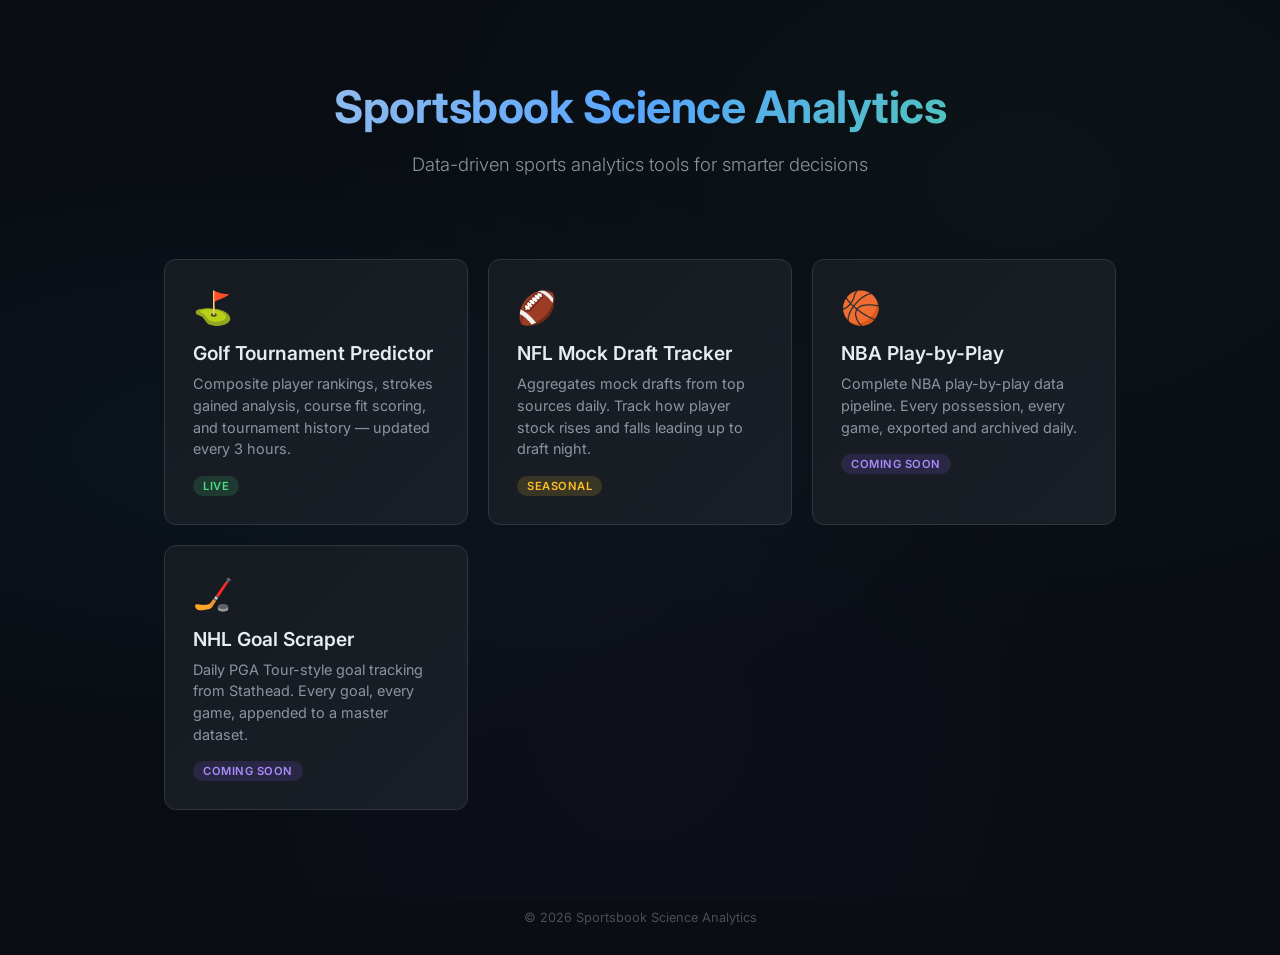
==== index.html @ 908da07d "Initial landing page for sportsbookscienceanalytics.com" ====
<!DOCTYPE html>
<html lang="en">
<head>
    <meta charset="UTF-8">
    <meta name="viewport" content="width=device-width, initial-scale=1.0">
    <title>Sportsbook Science Analytics</title>
    <link rel="preconnect" href="https://fonts.googleapis.com">
    <link href="https://fonts.googleapis.com/css2?family=Inter:wght@300;400;500;600;700&display=swap" rel="stylesheet">
    <style>
        * { margin: 0; padding: 0; box-sizing: border-box; }

        body {
            font-family: 'Inter', -apple-system, BlinkMacSystemFont, sans-serif;
            background: #0a0e14;
            color: #c9d1d9;
            min-height: 100vh;
            display: flex;
            flex-direction: column;
        }

        /* Subtle animated gradient background */
        body::before {
            content: '';
            position: fixed;
            top: 0; left: 0; right: 0; bottom: 0;
            background:
                radial-gradient(ellipse at 20% 50%, rgba(56, 189, 248, 0.04) 0%, transparent 50%),
                radial-gradient(ellipse at 80% 20%, rgba(74, 222, 128, 0.03) 0%, transparent 50%),
                radial-gradient(ellipse at 50% 80%, rgba(139, 92, 246, 0.03) 0%, transparent 50%);
            z-index: -1;
        }

        header {
            text-align: center;
            padding: 80px 20px 40px;
        }

        header h1 {
            font-size: 2.8rem;
            font-weight: 700;
            letter-spacing: -0.5px;
            background: linear-gradient(135deg, #c9d1d9 0%, #58a6ff 50%, #4ade80 100%);
            -webkit-background-clip: text;
            -webkit-text-fill-color: transparent;
            background-clip: text;
            margin-bottom: 16px;
        }

        header p {
            font-size: 1.15rem;
            color: #8b949e;
            font-weight: 300;
            max-width: 500px;
            margin: 0 auto;
            line-height: 1.6;
        }

        .projects {
            display: grid;
            grid-template-columns: repeat(auto-fit, minmax(280px, 1fr));
            gap: 20px;
            max-width: 1000px;
            margin: 40px auto;
            padding: 0 24px;
            width: 100%;
        }

        .card {
            background: linear-gradient(135deg, #161b22 0%, #1a1f27 100%);
            border: 1px solid #30363d;
            border-radius: 12px;
            padding: 28px;
            transition: all 0.25s ease;
            text-decoration: none;
            color: inherit;
            display: block;
            position: relative;
            overflow: hidden;
        }

        .card:hover {
            border-color: #58a6ff;
            transform: translateY(-3px);
            box-shadow: 0 8px 30px rgba(88, 166, 255, 0.1);
        }

        .card.live:hover { border-color: #4ade80; box-shadow: 0 8px 30px rgba(74, 222, 128, 0.1); }

        .card-icon {
            font-size: 2rem;
            margin-bottom: 14px;
            display: block;
        }

        .card h2 {
            font-size: 1.2rem;
            font-weight: 600;
            color: #e6edf3;
            margin-bottom: 8px;
        }

        .card p {
            font-size: 0.9rem;
            color: #8b949e;
            line-height: 1.5;
            margin-bottom: 14px;
        }

        .card-badge {
            display: inline-block;
            font-size: 0.7rem;
            font-weight: 600;
            text-transform: uppercase;
            letter-spacing: 0.5px;
            padding: 3px 10px;
            border-radius: 20px;
        }

        .badge-live {
            background: rgba(74, 222, 128, 0.15);
            color: #4ade80;
        }

        .badge-soon {
            background: rgba(139, 92, 246, 0.15);
            color: #a78bfa;
        }

        .badge-seasonal {
            background: rgba(251, 191, 36, 0.15);
            color: #fbbf24;
        }

        footer {
            text-align: center;
            padding: 60px 20px 30px;
            margin-top: auto;
            color: #484f58;
            font-size: 0.8rem;
        }

        @media (max-width: 600px) {
            header { padding: 50px 16px 30px; }
            header h1 { font-size: 1.8rem; }
            header p { font-size: 1rem; }
            .projects { padding: 0 16px; }
        }
    </style>
</head>
<body>
    <header>
        <h1>Sportsbook Science Analytics</h1>
        <p>Data-driven sports analytics tools for smarter decisions</p>
    </header>

    <div class="projects">
        <a href="https://golf.sportsbookscienceanalytics.com" class="card live">
            <span class="card-icon">&#9971;</span>
            <h2>Golf Tournament Predictor</h2>
            <p>Composite player rankings, strokes gained analysis, course fit scoring, and tournament history — updated every 3 hours.</p>
            <span class="card-badge badge-live">Live</span>
        </a>

        <div class="card">
            <span class="card-icon">&#127944;</span>
            <h2>NFL Mock Draft Tracker</h2>
            <p>Aggregates mock drafts from top sources daily. Track how player stock rises and falls leading up to draft night.</p>
            <span class="card-badge badge-seasonal">Seasonal</span>
        </div>

        <div class="card">
            <span class="card-icon">&#127936;</span>
            <h2>NBA Play-by-Play</h2>
            <p>Complete NBA play-by-play data pipeline. Every possession, every game, exported and archived daily.</p>
            <span class="card-badge badge-soon">Coming Soon</span>
        </div>

        <div class="card">
            <span class="card-icon">&#127954;</span>
            <h2>NHL Goal Scraper</h2>
            <p>Daily PGA Tour-style goal tracking from Stathead. Every goal, every game, appended to a master dataset.</p>
            <span class="card-badge badge-soon">Coming Soon</span>
        </div>
    </div>

    <footer>
        &copy; 2026 Sportsbook Science Analytics
    </footer>
</body>
</html>
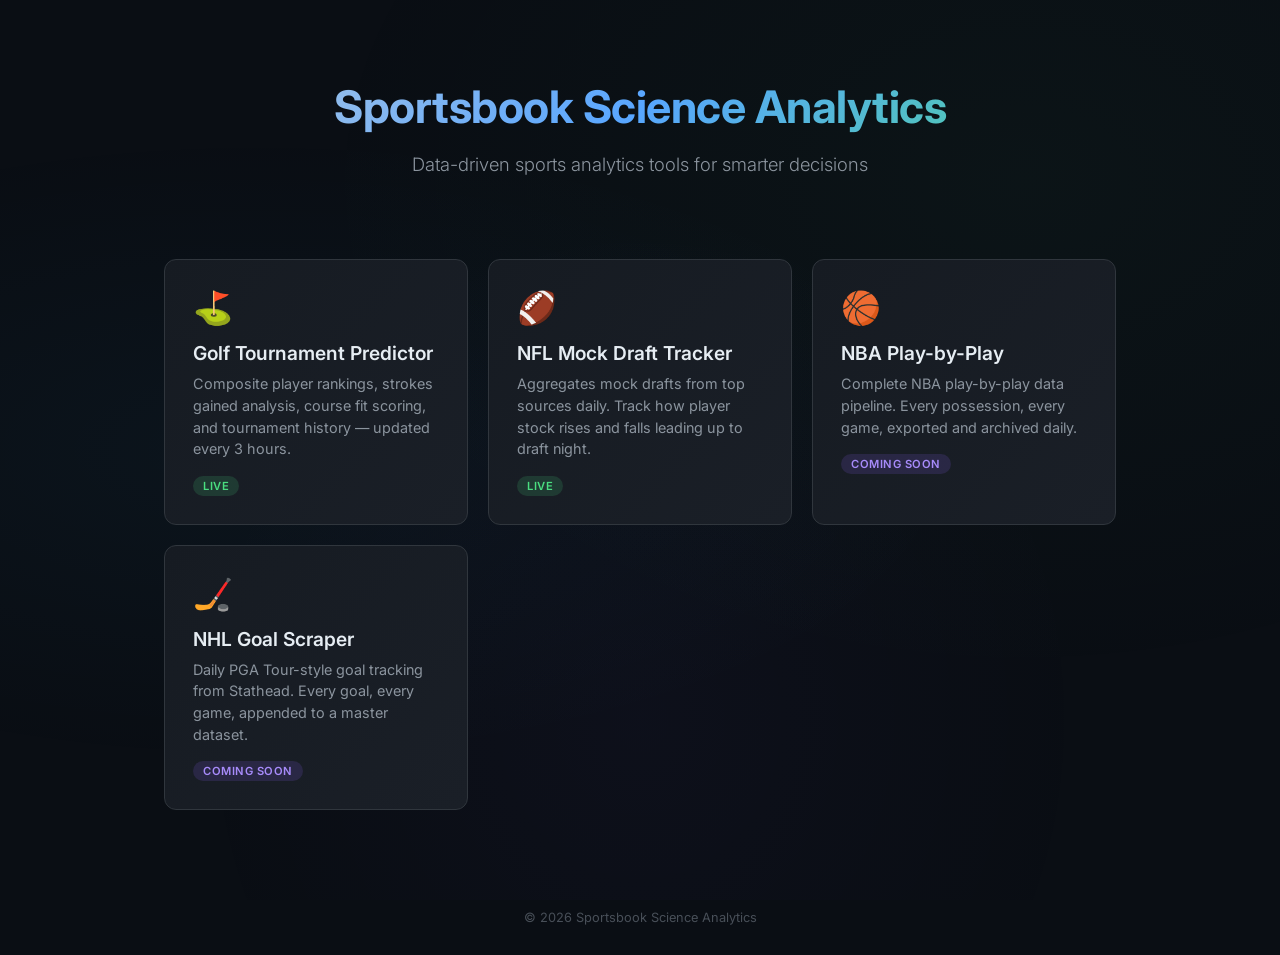
==== commit 5593a17d: "Update NFL card to link to live subdomain Co-Authored-By: Claude Opus 4.6 <noreply@anthropic.com>" ====
--- a/index.html
+++ b/index.html
@@ -3,6 +3,7 @@
 <head>
     <meta charset="UTF-8">
     <meta name="viewport" content="width=device-width, initial-scale=1.0">
+    <meta name="robots" content="noindex, nofollow">
     <title>Sportsbook Science Analytics</title>
     <link rel="preconnect" href="https://fonts.googleapis.com">
     <link href="https://fonts.googleapis.com/css2?family=Inter:wght@300;400;500;600;700&display=swap" rel="stylesheet">
@@ -161,12 +162,12 @@
             <span class="card-badge badge-live">Live</span>
         </a>
 
-        <div class="card">
+        <a href="https://nfl.sportsbookscienceanalytics.com" class="card live">
             <span class="card-icon">&#127944;</span>
             <h2>NFL Mock Draft Tracker</h2>
             <p>Aggregates mock drafts from top sources daily. Track how player stock rises and falls leading up to draft night.</p>
-            <span class="card-badge badge-seasonal">Seasonal</span>
-        </div>
+            <span class="card-badge badge-live">Live</span>
+        </a>
 
         <div class="card">
             <span class="card-icon">&#127936;</span>
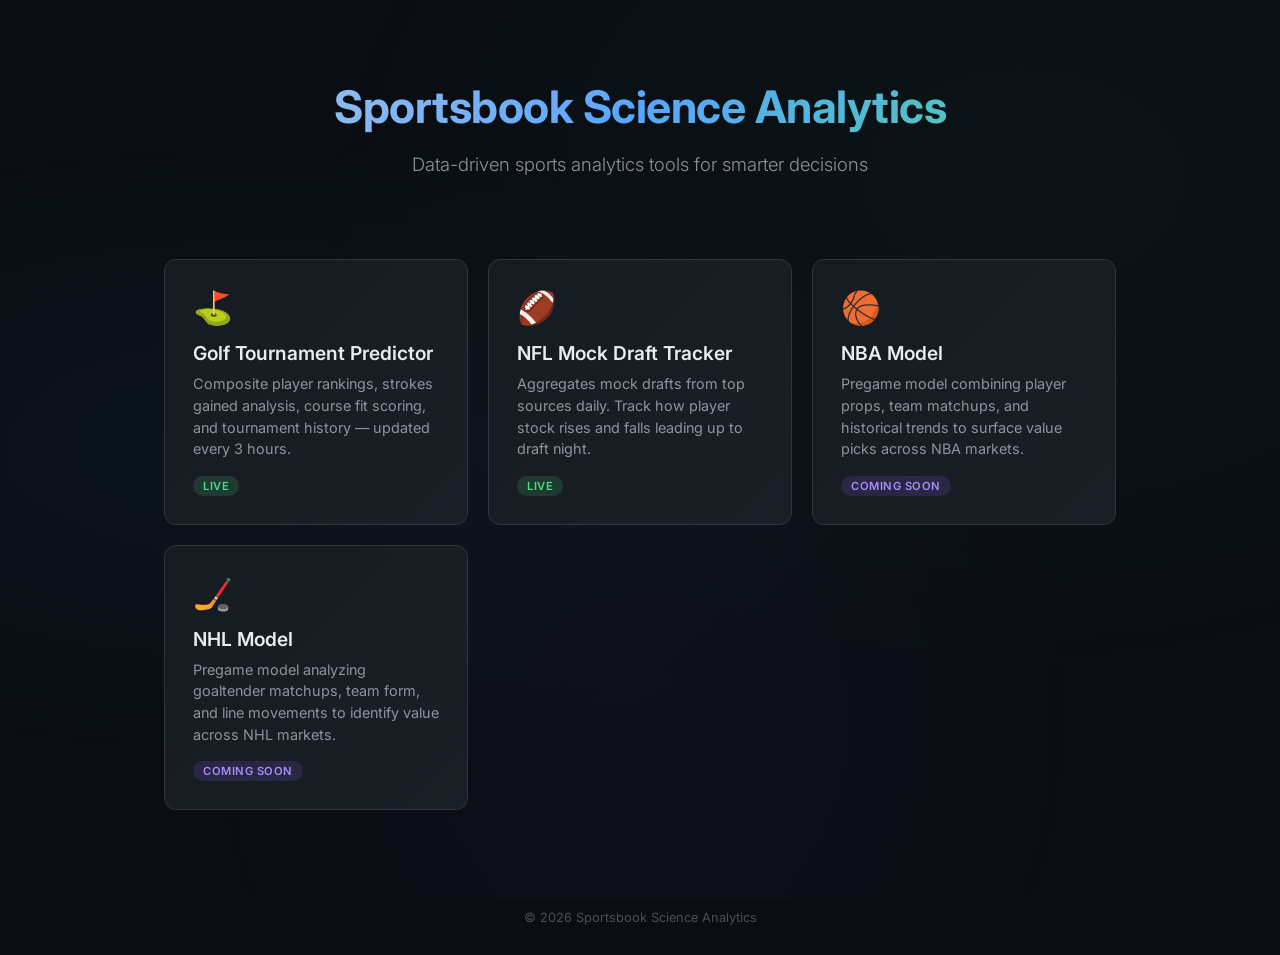
==== commit e88b9482: "Update NBA and NHL cards to Model titles with pregame descriptions Co-Authored-By: Claude Opus 4.6 <" ====
--- a/index.html
+++ b/index.html
@@ -171,15 +171,15 @@
 
         <div class="card">
             <span class="card-icon">&#127936;</span>
-            <h2>NBA Play-by-Play</h2>
-            <p>Complete NBA play-by-play data pipeline. Every possession, every game, exported and archived daily.</p>
+            <h2>NBA Model</h2>
+            <p>Pregame model combining player props, team matchups, and historical trends to surface value picks across NBA markets.</p>
             <span class="card-badge badge-soon">Coming Soon</span>
         </div>
 
         <div class="card">
             <span class="card-icon">&#127954;</span>
-            <h2>NHL Goal Scraper</h2>
-            <p>Daily PGA Tour-style goal tracking from Stathead. Every goal, every game, appended to a master dataset.</p>
+            <h2>NHL Model</h2>
+            <p>Pregame model analyzing goaltender matchups, team form, and line movements to identify value across NHL markets.</p>
             <span class="card-badge badge-soon">Coming Soon</span>
         </div>
     </div>
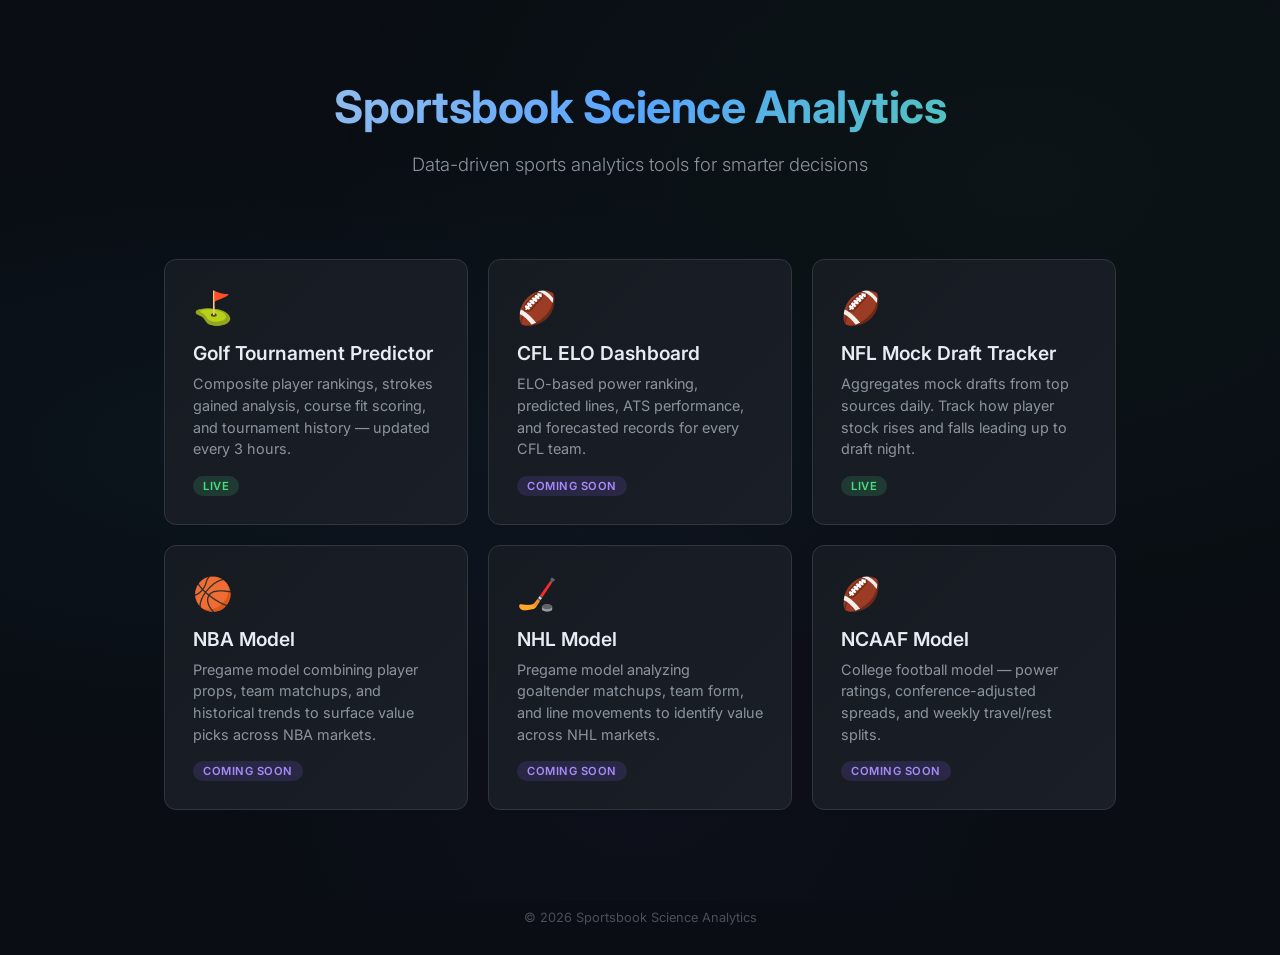
==== commit 6a1a84a6: "feat: 6-card homepage grid (Golf, CFL, NFL, NBA, NHL, NCAAF), all clickable Every league card is now" ====
--- a/index.html
+++ b/index.html
@@ -162,6 +162,13 @@
             <span class="card-badge badge-live">Live</span>
         </a>
 
+        <a href="https://cfl.sportsbookscienceanalytics.com" class="card">
+            <span class="card-icon">&#127944;</span>
+            <h2>CFL ELO Dashboard</h2>
+            <p>ELO-based power ranking, predicted lines, ATS performance, and forecasted records for every CFL team.</p>
+            <span class="card-badge badge-soon">Coming Soon</span>
+        </a>
+
         <a href="https://nfl.sportsbookscienceanalytics.com" class="card live">
             <span class="card-icon">&#127944;</span>
             <h2>NFL Mock Draft Tracker</h2>
@@ -169,19 +176,26 @@
             <span class="card-badge badge-live">Live</span>
         </a>
 
-        <div class="card">
+        <a href="https://nba.sportsbookscienceanalytics.com" class="card">
             <span class="card-icon">&#127936;</span>
             <h2>NBA Model</h2>
             <p>Pregame model combining player props, team matchups, and historical trends to surface value picks across NBA markets.</p>
             <span class="card-badge badge-soon">Coming Soon</span>
-        </div>
-
-        <div class="card">
+        </a>
+
+        <a href="https://nhl.sportsbookscienceanalytics.com" class="card">
             <span class="card-icon">&#127954;</span>
             <h2>NHL Model</h2>
             <p>Pregame model analyzing goaltender matchups, team form, and line movements to identify value across NHL markets.</p>
             <span class="card-badge badge-soon">Coming Soon</span>
-        </div>
+        </a>
+
+        <a href="https://ncaaf.sportsbookscienceanalytics.com" class="card">
+            <span class="card-icon">&#127944;</span>
+            <h2>NCAAF Model</h2>
+            <p>College football model — power ratings, conference-adjusted spreads, and weekly travel/rest splits.</p>
+            <span class="card-badge badge-soon">Coming Soon</span>
+        </a>
     </div>
 
     <footer>
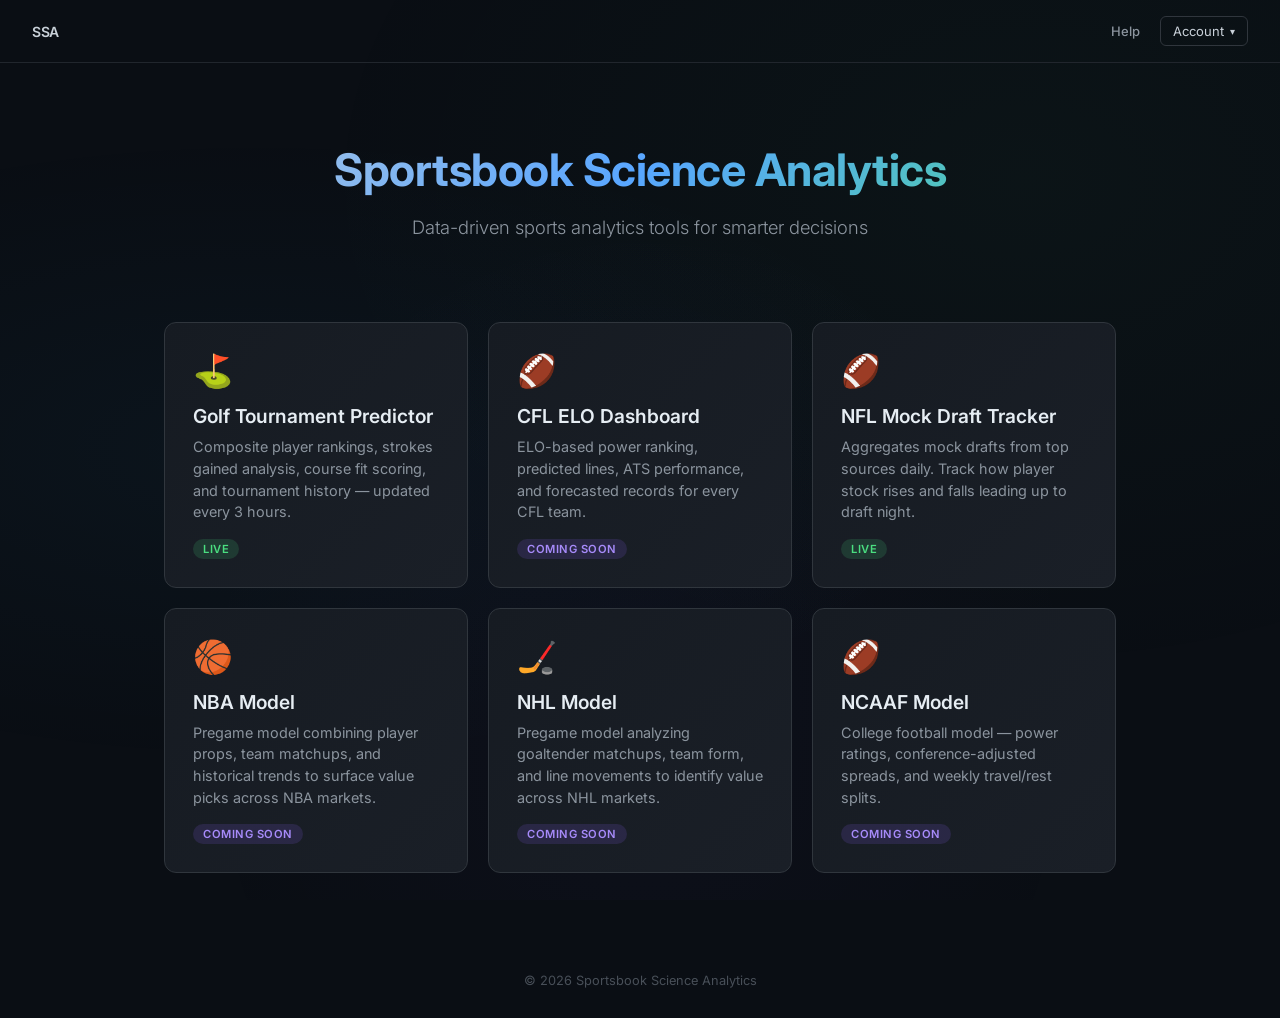
==== commit f601ab25: "feat: add Help page + nav-right (Help + Account stub) to homepage * New static page at /help with FA" ====
--- a/index.html
+++ b/index.html
@@ -146,9 +146,104 @@
             header p { font-size: 1rem; }
             .projects { padding: 0 16px; }
         }
+
+        /* Top bar (Help + Account on right) */
+        .top-bar {
+            display: flex;
+            align-items: center;
+            justify-content: space-between;
+            padding: 16px 32px;
+            border-bottom: 1px solid #21262d;
+        }
+        .top-bar .brand {
+            font-size: 14px;
+            font-weight: 600;
+            color: #c9d1d9;
+            letter-spacing: -0.3px;
+            text-decoration: none;
+        }
+        .nav-right { display: flex; align-items: center; gap: 20px; }
+        .nav-right a {
+            color: #8b949e;
+            text-decoration: none;
+            font-size: 13px;
+            font-weight: 500;
+        }
+        .nav-right a:hover { color: #c9d1d9; }
+        .account-stub { position: relative; }
+        .account-stub button {
+            background: transparent;
+            border: 1px solid #30363d;
+            color: #c9d1d9;
+            font: inherit;
+            font-size: 13px;
+            padding: 6px 12px;
+            border-radius: 6px;
+            cursor: pointer;
+            display: flex;
+            align-items: center;
+            gap: 6px;
+        }
+        .account-stub button:hover { border-color: #4ade80; }
+        .account-stub-menu {
+            display: none;
+            position: absolute;
+            right: 0;
+            top: calc(100% + 6px);
+            background: #161b22;
+            border: 1px solid #30363d;
+            border-radius: 8px;
+            min-width: 240px;
+            padding: 8px 0;
+            box-shadow: 0 8px 30px rgba(0, 0, 0, 0.4);
+            z-index: 100;
+        }
+        .account-stub-menu.open { display: block; }
+        .account-stub-menu .item {
+            padding: 8px 16px;
+            font-size: 13px;
+            color: #8b949e;
+            display: flex;
+            justify-content: space-between;
+            gap: 12px;
+        }
+        .account-stub-menu .item.header {
+            color: #c9d1d9;
+            font-weight: 600;
+            border-bottom: 1px solid #21262d;
+            padding-bottom: 12px;
+            margin-bottom: 4px;
+        }
+        .account-stub-menu .item .badge {
+            font-size: 11px;
+            color: #6e7681;
+            background: #21262d;
+            padding: 2px 8px;
+            border-radius: 4px;
+            font-weight: 500;
+        }
     </style>
 </head>
 <body>
+    <div class="top-bar">
+        <a href="https://sportsbookscienceanalytics.com" class="brand">SSA</a>
+        <div class="nav-right">
+            <a href="https://sportsbookscienceanalytics.com/help">Help</a>
+            <div class="account-stub">
+                <button id="account-btn" aria-haspopup="true" aria-expanded="false">
+                    <span>Account</span>
+                    <span style="font-size: 10px;">▾</span>
+                </button>
+                <div class="account-stub-menu" id="account-menu">
+                    <div class="item header">Account features launching with paid products</div>
+                    <div class="item">Active subscriptions <span class="badge">soon</span></div>
+                    <div class="item">Settings <span class="badge">soon</span></div>
+                    <div class="item">Sign in <span class="badge">soon</span></div>
+                </div>
+            </div>
+        </div>
+    </div>
+
     <header>
         <h1>Sportsbook Science Analytics</h1>
         <p>Data-driven sports analytics tools for smarter decisions</p>
@@ -201,5 +296,21 @@
     <footer>
         &copy; 2026 Sportsbook Science Analytics
     </footer>
+
+    <script>
+        const btn = document.getElementById('account-btn');
+        const menu = document.getElementById('account-menu');
+        btn.addEventListener('click', (e) => {
+            e.stopPropagation();
+            const open = menu.classList.toggle('open');
+            btn.setAttribute('aria-expanded', String(open));
+        });
+        document.addEventListener('click', (e) => {
+            if (!menu.contains(e.target) && e.target !== btn) {
+                menu.classList.remove('open');
+                btn.setAttribute('aria-expanded', 'false');
+            }
+        });
+    </script>
 </body>
 </html>
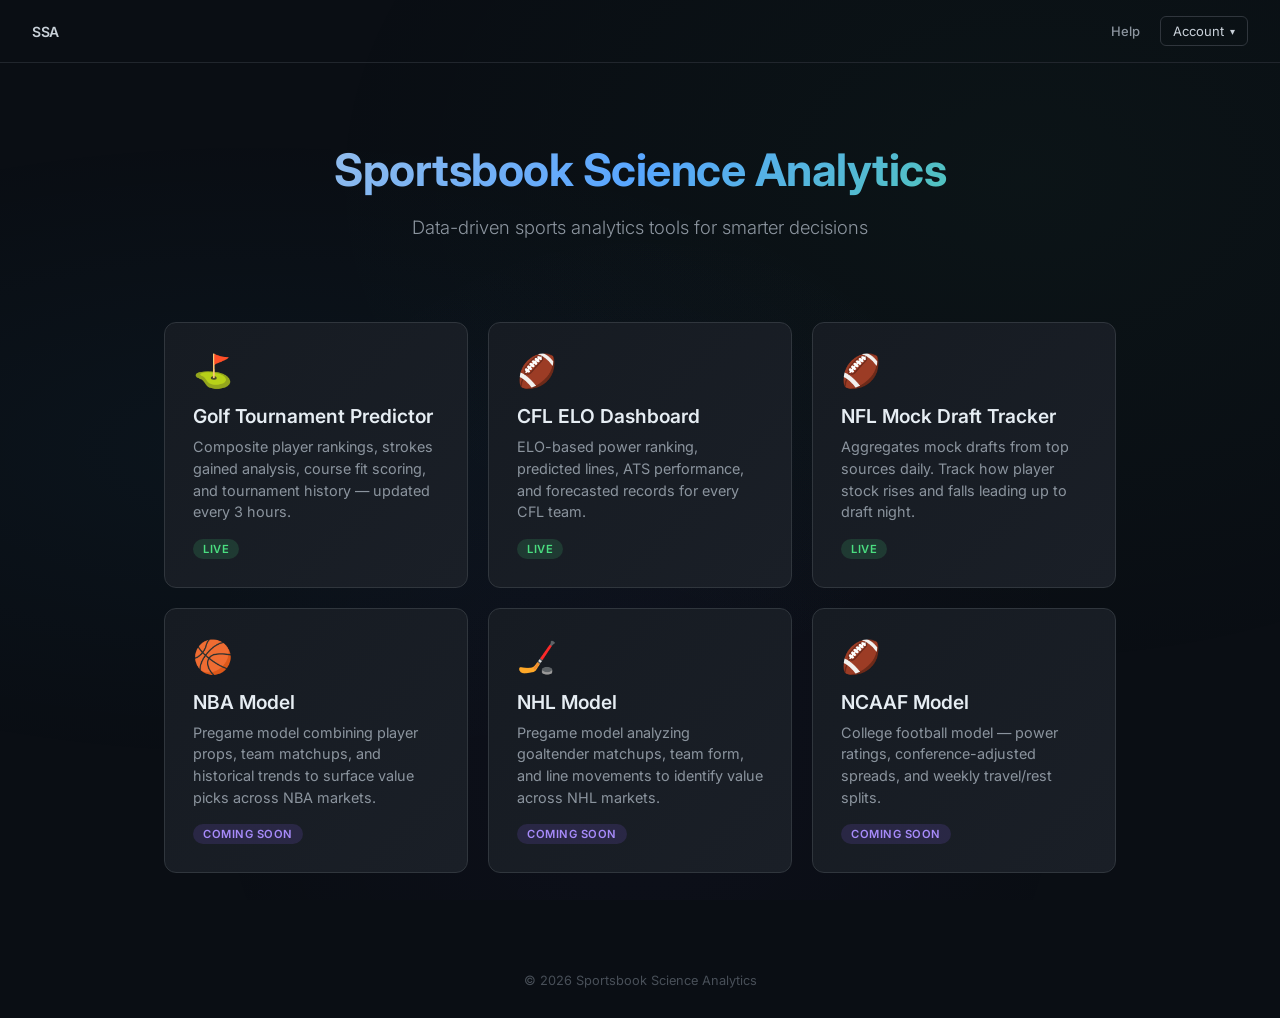
==== commit 9f3c7191: "Mark CFL as Live on the homepage CFL's public surface (cfl.sportsbookscienceanalytics.com) is live a" ====
--- a/index.html
+++ b/index.html
@@ -257,11 +257,11 @@
             <span class="card-badge badge-live">Live</span>
         </a>
 
-        <a href="https://cfl.sportsbookscienceanalytics.com" class="card">
+        <a href="https://cfl.sportsbookscienceanalytics.com" class="card live">
             <span class="card-icon">&#127944;</span>
             <h2>CFL ELO Dashboard</h2>
             <p>ELO-based power ranking, predicted lines, ATS performance, and forecasted records for every CFL team.</p>
-            <span class="card-badge badge-soon">Coming Soon</span>
+            <span class="card-badge badge-live">Live</span>
         </a>
 
         <a href="https://nfl.sportsbookscienceanalytics.com" class="card live">
